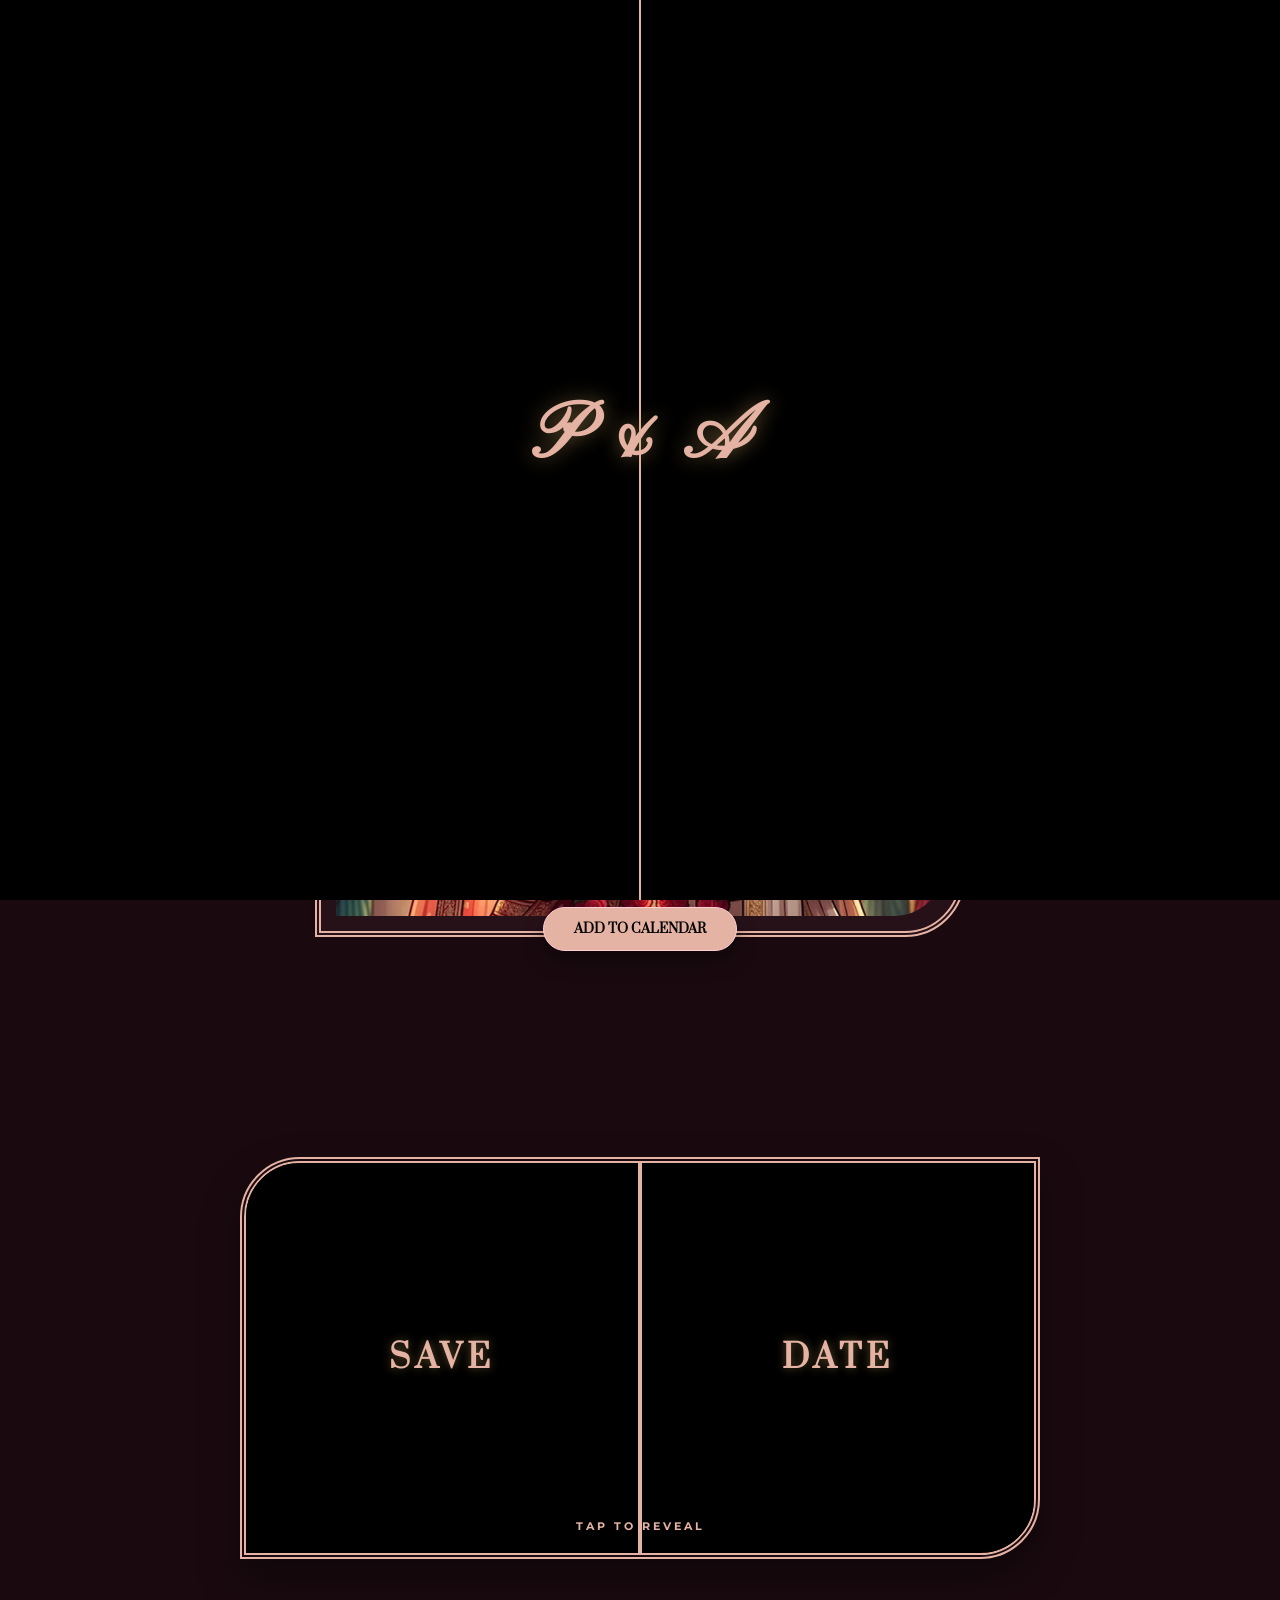
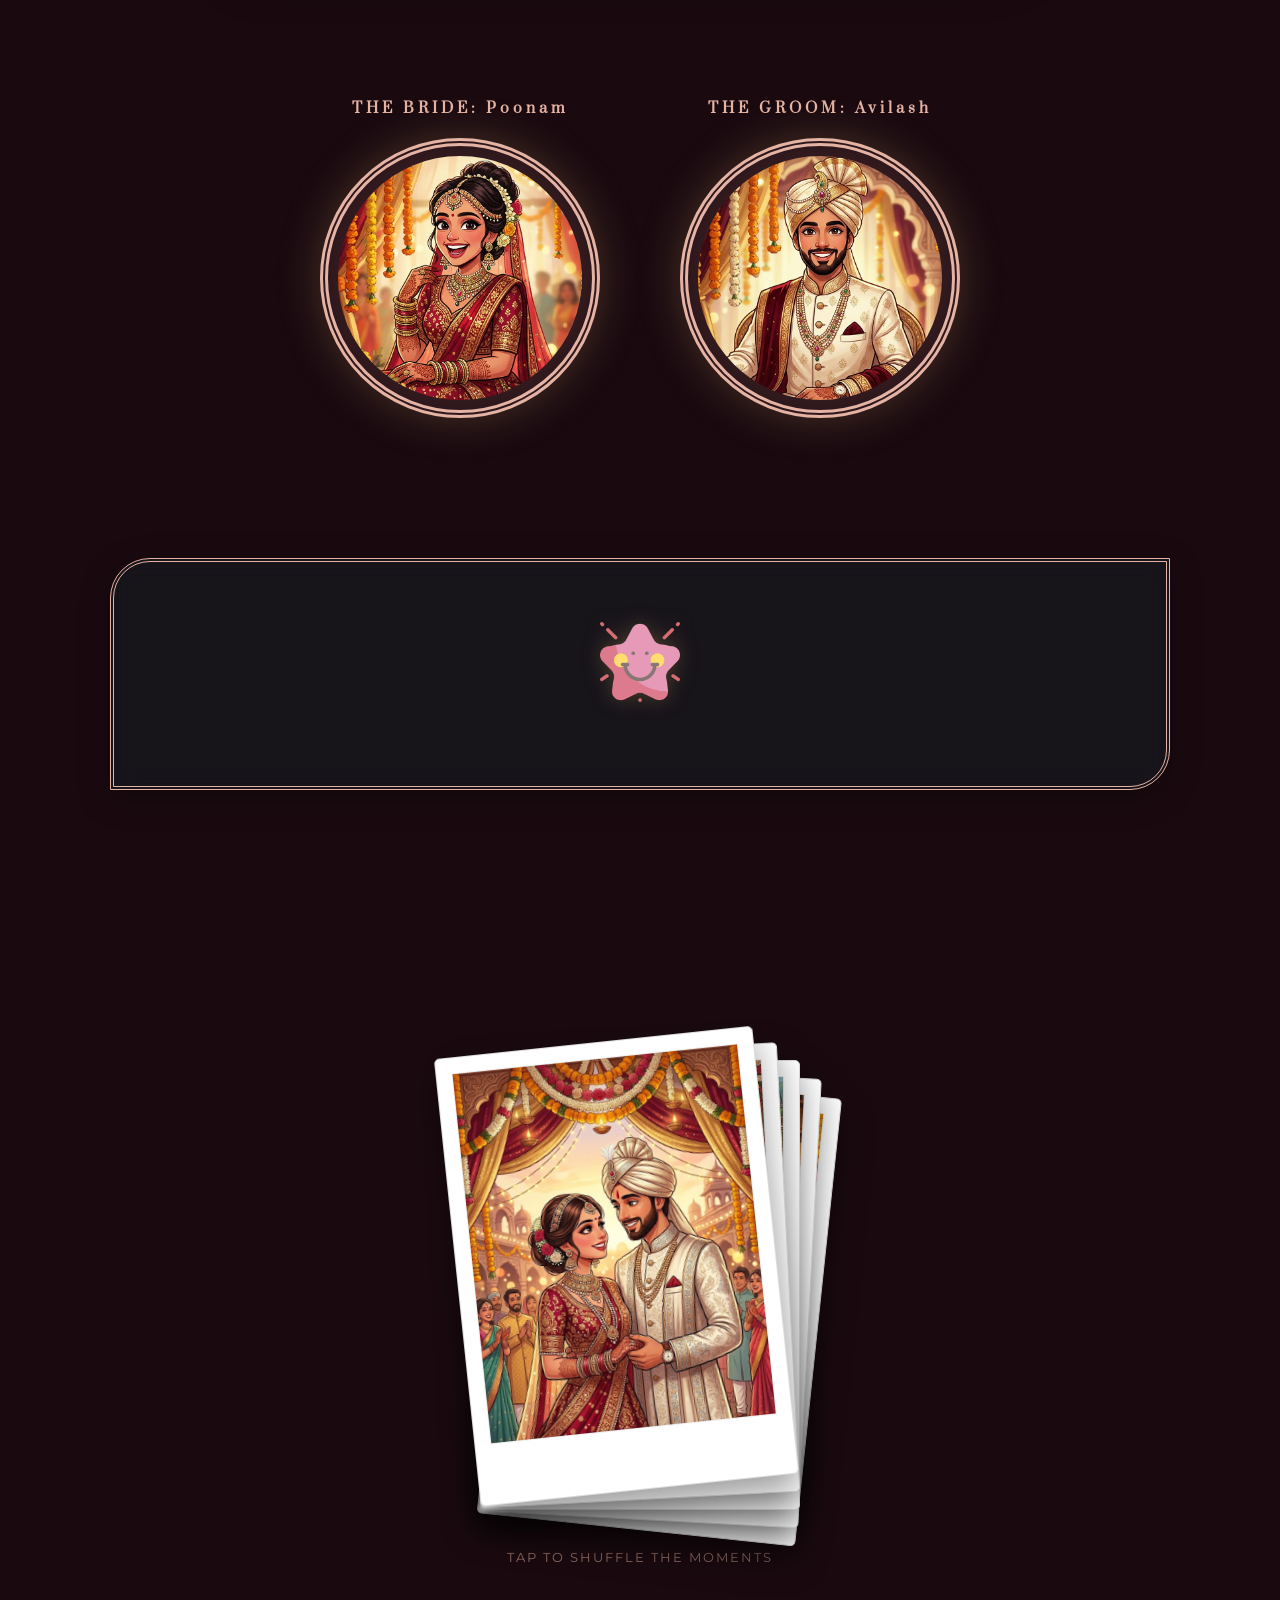
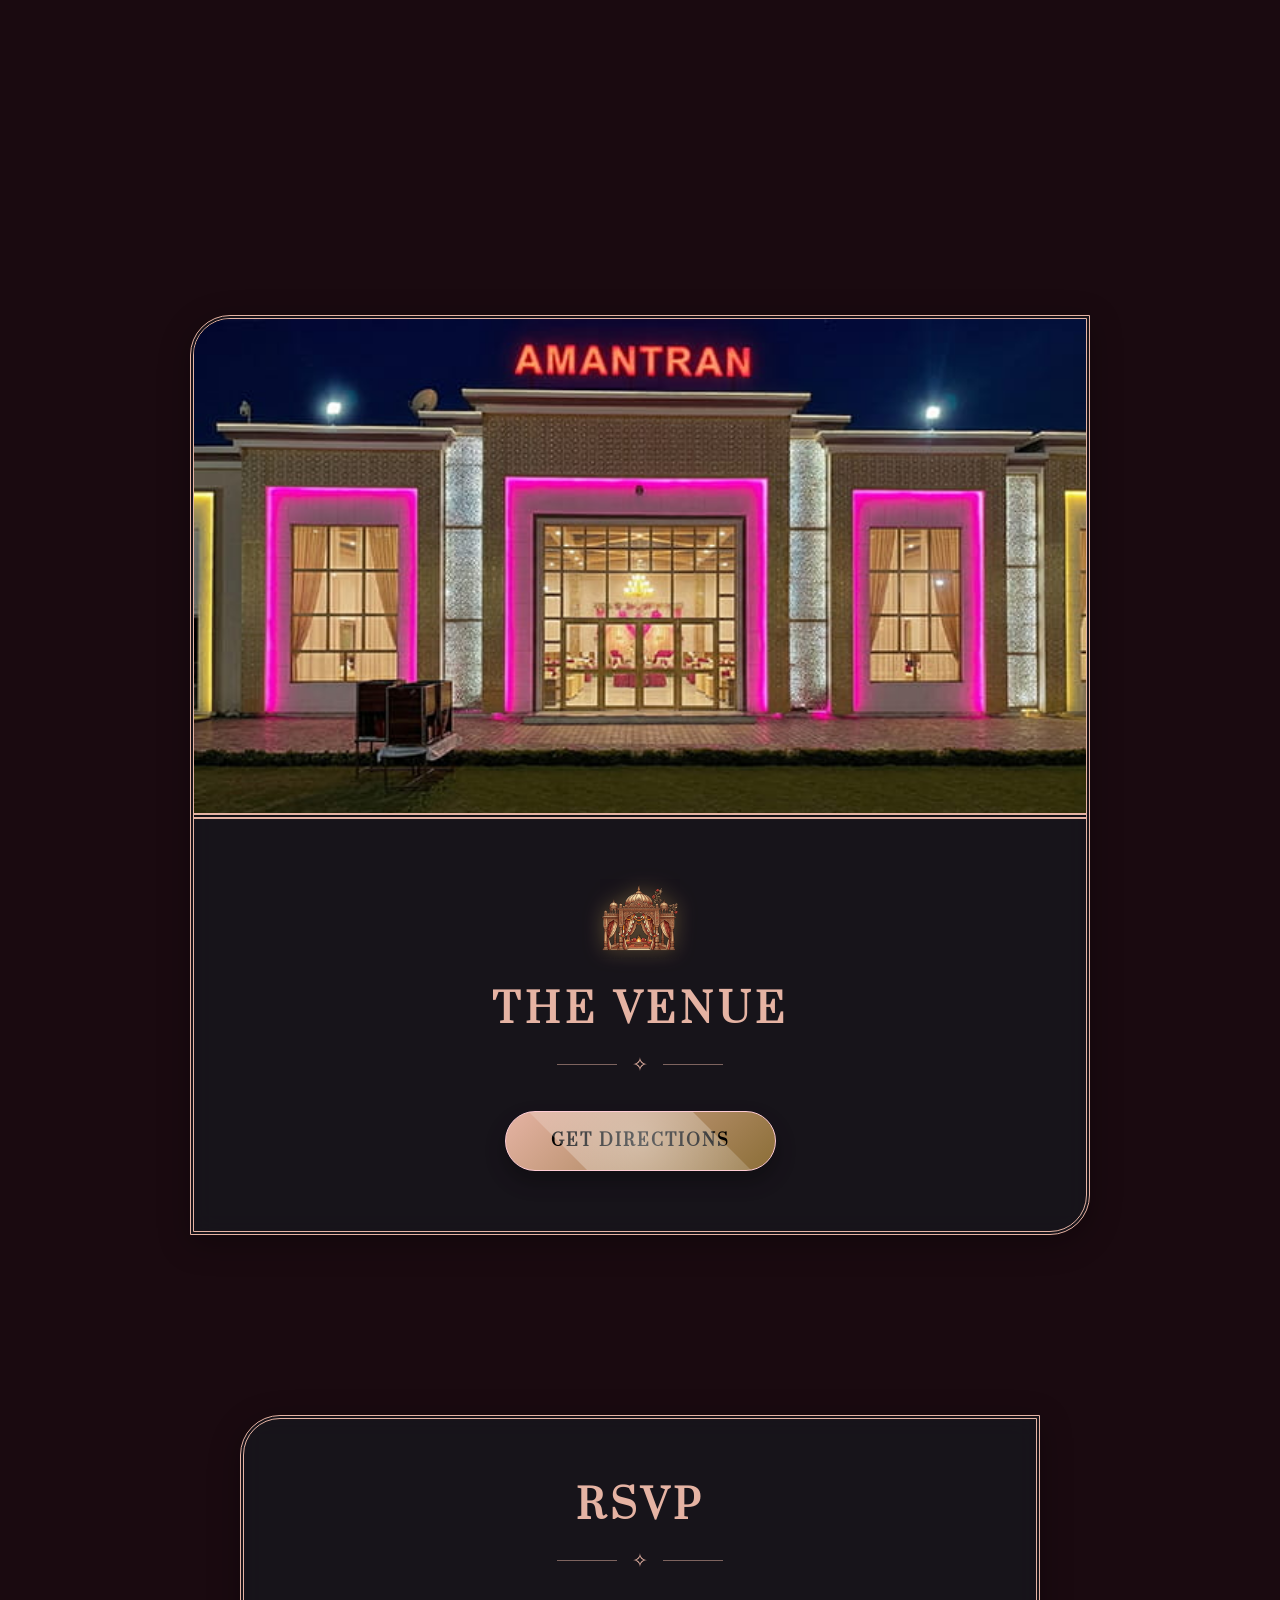
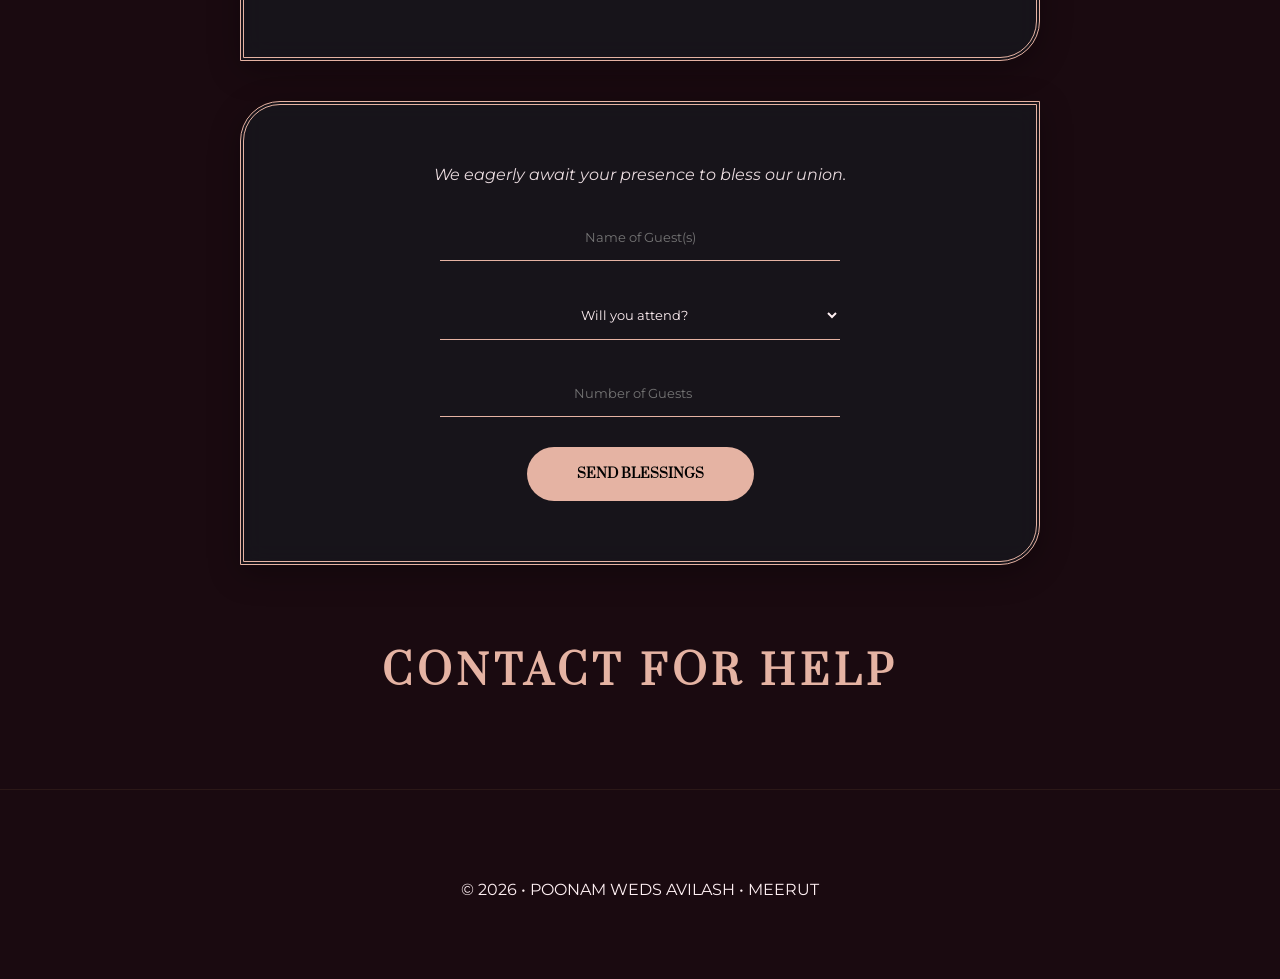
==== index.html @ 3b4ba5d2 "folder update" ====
<!DOCTYPE html>
<html lang="en">
<head>
    <meta charset="UTF-8">
    <meta name="viewport" content="width=device-width, initial-scale=1.0">
    <title>Poonam & Avilash | Wedding Invitation</title>
    <link rel="stylesheet" href="style.css">
    <link rel="preconnect" href="https://fonts.googleapis.com">
    <link rel="preconnect" href="https://fonts.gstatic.com" crossorigin>
    <link href="https://fonts.googleapis.com/css2?family=Montserrat:wght@200;400;600&family=Pinyon+Script&family=Prata&display=swap" rel="stylesheet">
    <script src="https://cdnjs.cloudflare.com/ajax/libs/gsap/3.12.2/gsap.min.js"></script>
    <script src="https://cdnjs.cloudflare.com/ajax/libs/gsap/3.12.2/ScrollTrigger.min.js"></script>
    <script src="https://cdn.jsdelivr.net/npm/canvas-confetti@1.6.0/dist/confetti.browser.min.js"></script>
</head>
<body class="night-mode">
    <!-- Aesthetic FX Layers -->
    <div class="aesthetic-bg">
        <div class="floating-particle p1"></div><div class="floating-particle p2"></div><div class="floating-particle p3"></div>
    </div>
    <div id="petal-container"></div>
    <div id="sparkle-layer"></div>

    <!-- UI Controls -->
    <div class="mode-toggle" id="theme-switch" title="Toggle Day/Night">
        <div class="toggle-ball"></div>
        <div class="theme-icons">
            <span class="sun-icon">☀️</span>
            <span class="moon-icon">🌙</span>
        </div>
    </div>

    <div class="music-control-btn" id="music-trigger">
        <div class="music-btn-content">
            <span class="music-btn-text">PLAY MUSIC</span>
        </div>
        <audio id="bg-music" loop></audio>
    </div>

    <!-- Lightbox Preview -->
    <div class="lightbox" id="gallery-lightbox">
        <div class="lightbox-overlay"></div>
        <span class="lightbox-close">&times;</span>
        <img src="" alt="Preview" class="lightbox-img">
    </div>

    <!-- Loading Screen -->
    <div class="loader-curtain" id="loader">
        <div class="curtain-l"></div><div class="curtain-r"></div>
        <div class="loader-content">
            <h2 class="monogram" id="loader-monogram">P & A</h2>
            <div class="progress-gold"></div>
        </div>
    </div>

    <div class="ultimate-wrapper">
        <!-- Hero Section -->
        <header class="hero">
            <div class="shloka-box">
                <img src="assets/images/ganesha.png" alt="Ganesha" class="ganesha-icon">
                <p id="shloka-text"></p>
                <p id="shloka-desc" style="font-size: 0.8rem; margin-top: 10px; opacity: 0.8;"></p>
            </div>
            <div class="hero-inner">
                <p id="invitation-msg" style="font-family: 'Montserrat', sans-serif; font-weight: 300; letter-spacing: 2px; margin-bottom: 20px; color: var(--gold); text-transform: uppercase; font-size: 0.9rem;"></p>
                <div class="couple-names">
                    <h1 id="groom-name-hero">Poonam</h1>
                    <div class="amp-wrap">&</div>
                    <h1 id="bride-name-hero">Avilash</h1>
                </div>
                <div class="portrait-frame">
                    <img src="assets/images/1200.jpg" alt="Couple" class="hero-image">
                    <a id="cal-link" target="_blank" class="save-date-btn">ADD TO CALENDAR</a>
                </div>
                <p class="hero-date-text" id="main-date-hero"></p>
            </div>
        </header>

        <!-- Save the Date (Simple Card) -->
        <section class="std-simple-section container" id="std-trigger">
            <div class="door-container">
                <div class="door-shutter door-left"><span>SAVE</span></div>
                <div class="door-shutter door-right"><span>DATE</span></div>
                <div class="door-hint">TAP TO REVEAL</div>
                
                <div class="std-simple-box glass-card">
                    <div class="std-ornament top">✧ ❀ ✧</div>
                    <div class="std-content-flex">
                        <div class="std-circle">
                            <span class="std-m">APRIL</span>
                            <span class="std-d">26</span>
                            <span class="std-y">2026</span>
                        </div>
                        <div class="std-info">
                            <p class="std-loc">MEERUT</p>
                            <div class="countdown-wrap" id="countdown-timer">
                                <div class="cd-box"><span id="days">00</span><p>Days</p></div>
                                <div class="cd-box"><span id="hours">00</span><p>Hrs</p></div>
                                <div class="cd-box"><span id="mins">00</span><p>Min</p></div>
                                <div class="cd-box"><span id="secs">00</span><p>Sec</p></div>
                            </div>
                        </div>
                    </div>
                    <div class="std-ornament bottom">✧ ❀ ✧</div>
                </div>
            </div>
        </section>

        <!-- Profiles -->
        <section class="profiles-section container">
            <div class="profile-grid">
                <div class="profile-card">
                    <span class="profile-label" id="bride-tag-name">THE BRIDE: Poonam</span>
                    <div class="img-circle"><img src="assets/images/1d161bf166f6ecc070404b0c715d6294.jpg" alt=""></div>
                    <h3 id="bride-full-name" class="cursive-name"></h3>
                    <p class="details-txt" id="bride-details"></p>
                </div>
                <div class="profile-card">
                    <span class="profile-label" id="groom-tag-name">THE GROOM: Avilash</span>
                    <div class="img-circle"><img src="assets/images/7548efc7f37868a665b2855cf290688d.jpg" alt=""></div>
                    <h3 id="groom-full-name" class="cursive-name"></h3>
                    <p class="details-txt" id="groom-details"></p>
                </div>
            </div>
        </section>

        <!-- Kids Section -->
        <section class="kids-invitation container">
            <div class="kids-box glass-card">
                <div class="kids-icon-wrap">
                    <img src="assets/images/Kids_Icon.png" alt="Kids Icon" class="kids-icon-img">
                </div>
                <p id="kids-msg"></p>
                <h4 id="kids-names"></h4>
            </div>
        </section>

        <!-- Stacked Gallery -->
        <section class="gallery-section">
            <div class="container gallery-stack-container">
                <div class="gallery-stack">
                    <div class="stack-card"><img src="assets/images/44fd0505b0960bbca7e1bac93eb110ff.jpg" alt=""></div>
                    <div class="stack-card"><img src="assets/images/600.jpg" alt=""></div>
                    <div class="stack-card"><img src="assets/images/600(1).jpg" alt=""></div>
                    <div class="stack-card"><img src="assets/images/600(2).jpg" alt=""></div>
                    <div class="stack-card"><img src="assets/images/600(3).jpg" alt=""></div>
                </div>
                <p class="gallery-hint">Tap to shuffle the moments</p>
            </div>
        </section>

        <!-- Events Grid (Cards) -->
        <section class="events-cards-section container">
            <div class="events-grid" id="events-container"></div>
        </section>

        <!-- Venue Showcase (Redesigned) -->
        <section class="venue-section-new">
            <div class="container">
                <div class="venue-card-ultimate glass-card">
                    <div class="venue-image-wrap">
                        <img src="assets/images/Venu.jpg" alt="Venue" class="venue-main-img">
                    </div>
                    <div class="venue-inner-content">
                        <div class="venue-icon-gold">
                            <img src="assets/images/venu_icon.png" alt="Venue Icon" class="venue-icon-img">
                        </div>
                        <h2 class="cinzel-title">THE VENUE</h2>
                        <div class="venue-line"><span>✧</span></div>
                        <p id="full-venue" class="venue-address-text"></p>
                        <a id="venue-map-link" target="_blank" class="map-btn-ultimate">
                            <span>GET DIRECTIONS</span>
                            <div class="btn-glow"></div>
                        </a>
                    </div>
                </div>
            </div>
        </section>

        <!-- RSVP Names Card -->
        <section class="rsvp-names-section container">
            <div class="rsvp-names-card glass-card">
                <h2 class="cinzel-title">RSVP</h2>
                <div class="venue-line"><span>✧</span></div>
                <p id="rsvp-names-list" class="rsvp-names-text"></p>
            </div>
        </section>

        <!-- RSVP Elegant Card -->
        <section class="rsvp-section-new container">
            <div class="rsvp-elegant-card glass-card">
                <p class="rsvp-subtext">We eagerly await your presence to bless our union.</p>
                <form id="elegant-rsvp-form">
                    <div class="form-row"><input type="text" placeholder="Name of Guest(s)" required class="elegant-input"></div>
                    <div class="form-row">
                        <select class="elegant-select" required>
                            <option value="" disabled selected hidden>Will you attend?</option>
                            <option value="yes">Joyfully Accept</option><option value="no">Regretfully Decline</option>
                        </select>
                    </div>
                    <div class="form-row"><input type="number" placeholder="Number of Guests" min="1" max="10" class="elegant-input"></div>
                    <button type="submit" class="elegant-submit">SEND BLESSINGS</button>
                </form>
            </div>
        </section>

        <!-- Contact Grid -->
        <section class="contact-section container">
            <h2 class="cinzel-title" style="text-align: center; margin-bottom: 40px;">CONTACT FOR HELP</h2>
            <div class="contact-grid-modern" id="contacts-container"></div>
        </section>

        <footer class="footer-ultimate">
            <p id="compliments-text" style="font-weight: bold; margin-bottom: 10px;"></p>
            <p id="footer-text">© 2026 • POONAM WEDS AVILASH • MEERUT</p>
        </footer>
    </div>

    <!-- Scripts -->
    <script src="config.js"></script>
    <script src="script.js"></script>
</body>
</html>
---- style.css ----
:root {
    --gold: #e5b3a3; /* Rose Gold */
    --gold-bright: #ffccd5; /* Soft Pink Glow */
    --bg: #1a0a10; /* Deep Burgundy/Plum */
    --card-bg: rgba(45, 20, 30, 0.7);
    --text: #fff0f3;
    --accent-soft: rgba(229, 179, 163, 0.15);
    --transition: 0.8s cubic-bezier(0.4, 0, 0.2, 1);
}

.day-mode {
    --bg: #fff5f7; /* Soft Blush */
    --card-bg: #ffffff;
    --text: #591d2b;
    --accent-soft: rgba(255, 77, 109, 0.05);
}

* { margin: 0; padding: 0; box-sizing: border-box; cursor: none; }

body {
    background-color: var(--bg);
    color: var(--text);
    font-family: 'Montserrat', sans-serif;
    transition: background-color var(--transition), color var(--transition);
    overflow-x: hidden;
}

.container { max-width: 1100px; margin: 0 auto; padding: 0 20px; }

section { padding: 100px 0; }

/* --- Aesthetic BG & FX --- */
.loader-curtain {
    position: fixed;
    inset: 0;
    z-index: 9999;
    display: flex;
    align-items: center;
    justify-content: center;
    overflow: hidden;
}

.curtain-l, .curtain-r {
    position: absolute;
    top: 0;
    bottom: 0;
    width: 50%;
    background: #000;
    z-index: 1;
}

.curtain-l { left: 0; border-right: 1px solid var(--gold); }
.curtain-r { right: 0; border-left: 1px solid var(--gold); }

.loader-content {
    position: relative;
    z-index: 2;
    text-align: center;
    display: flex;
    flex-direction: column;
    align-items: center;
    justify-content: center;
}

.monogram {
    font-family: 'Pinyon Script', cursive;
    font-size: 5rem;
    color: var(--gold);
    margin-bottom: 20px;
    text-shadow: 0 0 20px rgba(197, 160, 89, 0.5);
}

.progress-gold {
    width: 0;
    height: 2px;
    background: var(--gold);
    box-shadow: 0 0 10px var(--gold);
}

.aesthetic-bg { position: fixed; inset: 0; z-index: -1; pointer-events: none; }
.floating-particle { position: absolute; width: 300px; height: 300px; background: radial-gradient(circle, var(--accent-soft) 0%, transparent 70%); filter: blur(50px); animation: float 20s infinite alternate ease-in-out; }
@keyframes float { 0% { transform: translate(0, 0); } 100% { transform: translate(100px, 50px); } }

#petal-container { position: fixed; inset: 0; pointer-events: none; z-index: 5; }
.rose-petal { position: absolute; width: 15px; height: 15px; border-radius: 50% 0 50% 50%; opacity: 0.6; animation: fall linear infinite; }
@keyframes fall { 0% { transform: translateY(-10vh) rotate(0deg); } 100% { transform: translateY(110vh) rotate(360deg); } }

.sparkle-dot { position: fixed; width: 5px; height: 5px; background: var(--gold-bright); border-radius: 50%; pointer-events: none; z-index: 10002; box-shadow: 0 0 10px var(--gold); }

/* --- Hero --- */
.hero { min-height: 100vh; display: flex; flex-direction: column; align-items: center; justify-content: center; text-align: center; padding: 100px 20px; position: relative; }
.shloka-box { margin-bottom: 10px; font-family: 'Prata', serif; color: var(--gold); display: flex; flex-direction: column; align-items: center; }
.ganesha-icon { width: 80px; height: 80px; margin-bottom: 15px; filter: drop-shadow(0 0 10px rgba(197, 160, 89, 0.5)); animation: floatGanesha 4s infinite ease-in-out; }
@keyframes floatGanesha { 0%, 100% { transform: translateY(0); } 50% { transform: translateY(-10px); } }
.couple-names { display: flex; align-items: center; justify-content: center; gap: 30px; margin: 40px 0; }
.couple-names h1 { 
    font-family: 'Pinyon Script', cursive; 
    font-size: clamp(4rem, 14vw, 7.5rem); 
    color: var(--gold);
    text-shadow: 0 0 20px rgba(197, 160, 89, 0.4);
    font-weight: 400;
    letter-spacing: 2px;
}
.amp-wrap { 
    font-family: 'Prata', serif; 
    font-size: 2rem; 
    color: var(--text);
    opacity: 0.8;
}
.portrait-frame { max-width: 650px; padding: 15px; background: var(--card-bg); border: 6px double var(--gold); border-radius: 60px 0 60px 0; position: relative; margin: 0 auto 40px; }
.hero-image { width: 100%; height: 450px; object-fit: cover; border-radius: 50px 0 50px 0; display: block; }
.hero-date-text { font-family: 'Prata', serif; font-weight: 700; letter-spacing: 5px; color: var(--gold); margin-top: 20px; }

.save-date-btn { position: absolute; bottom: -20px; left: 50%; transform: translateX(-50%); background: var(--gold); color: #000; padding: 12px 30px; font-family: 'Prata', serif; font-weight: 900; font-size: 0.8rem; text-decoration: none; border-radius: 30px; box-shadow: 0 10px 20px rgba(0,0,0,0.4); transition: 0.3s; z-index: 20; white-space: nowrap; border: 1px solid var(--gold-bright); }
.save-date-btn:hover { background: var(--gold-bright); transform: translateX(-50%) translateY(-5px); }

/* --- Sliding Shutter Doors --- */
.door-container { 
    position: relative; 
    width: 100%; 
    max-width: 800px; 
    margin: 0 auto; 
    overflow: hidden; 
    border-radius: 60px 0 60px 0; 
    border: 6px double var(--gold); 
    box-shadow: 0 20px 40px rgba(0,0,0,0.4);
    cursor: pointer;
}
.door-hint {
    position: absolute;
    bottom: 20px;
    left: 50%;
    transform: translateX(-50%);
    z-index: 101;
    color: var(--gold);
    font-size: 0.7rem;
    letter-spacing: 3px;
    font-weight: bold;
    animation: blink 2s infinite;
}
@keyframes blink { 0%, 100% { opacity: 0.3; } 50% { opacity: 1; } }
.door-shutter { 
    position: absolute; 
    top: 0; 
    bottom: 0; 
    width: 50%; 
    background: #000; 
    z-index: 100; 
    display: flex; 
    align-items: center; 
    justify-content: center; 
    transition: 0.5s;
}
.door-left { left: 0; border-right: 2px solid var(--gold); }
.door-right { right: 0; border-left: 2px solid var(--gold); }
.door-shutter span { font-family: 'Prata', serif; color: var(--gold); font-size: 2rem; font-weight: 900; letter-spacing: 5px; text-shadow: 0 0 10px rgba(197, 160, 89, 0.5); }

.std-simple-section { padding: 80px 20px; text-align: center; }
.std-simple-box { 
    width: 100%; 
    padding: 60px 40px; 
    background: var(--card-bg); 
    border: none; /* Removed internal border as container now has it */
    position: relative; 
    display: flex; 
    flex-direction: column; 
    align-items: center; 
    gap: 20px; 
}
.std-ornament { color: var(--gold); font-size: 1.2rem; letter-spacing: 10px; opacity: 0.6; }
.std-content-flex { display: flex; align-items: center; justify-content: center; gap: 50px; flex-wrap: wrap; width: 100%; }
.std-circle { width: 140px; height: 140px; border: 2px solid var(--gold); border-radius: 50%; display: flex; flex-direction: column; justify-content: center; align-items: center; background: rgba(197, 160, 89, 0.1); flex-shrink: 0; box-shadow: 0 0 20px var(--accent-soft); }
.std-d { font-family: 'Prata', serif; font-size: 3rem; font-weight: 900; color: var(--gold); line-height: 1; }
.std-m, .std-y { font-size: 0.8rem; letter-spacing: 3px; font-weight: 600; }
.std-info { display: flex; flex-direction: column; align-items: center; gap: 15px; }
.std-loc { font-family: 'Prata', serif; letter-spacing: 5px; font-weight: 900; font-size: 1.5rem; color: var(--gold); border-bottom: 1px solid var(--gold); padding-bottom: 5px; }

/* --- Profiles --- */
.profile-grid { display: flex; justify-content: center; align-items: flex-start; gap: 80px; padding: 60px 0; flex-wrap: wrap; text-align: center; }
.profile-label { display: block; font-family: 'Prata', serif; color: var(--gold); letter-spacing: 4px; font-size: 0.9rem; margin-bottom: 20px; font-weight: 900; }
.img-circle { 
    width: 280px; 
    height: 280px; 
    margin: 0 auto 30px; 
    background: var(--card-bg); 
    border: 8px double var(--gold); 
    border-radius: 50%; 
    padding: 10px; 
    transition: 0.5s cubic-bezier(0.175, 0.885, 0.32, 1.275);
    filter: drop-shadow(0 0 20px rgba(197, 160, 89, 0.3));
    position: relative;
    overflow: hidden;
}
.img-circle:hover { 
    transform: scale(1.05) rotate(3deg); 
    border-color: var(--gold-bright);
    filter: drop-shadow(0 0 30px rgba(197, 160, 89, 0.5));
}
.img-circle img { 
    width: 100%; 
    height: 100%; 
    object-fit: cover; 
    border-radius: 50%; 
}
.cursive-name { 
    font-family: 'Pinyon Script', cursive; 
    font-size: 4rem; 
    color: var(--gold); 
    letter-spacing: 2px;
    margin-bottom: 10px;
}
.details-txt { font-size: 0.85rem; color: var(--gold); opacity: 0.8; letter-spacing: 1px; }

/* --- Kids Box --- */
.kids-box { 
    text-align: center; 
    padding: 60px; 
    background: rgba(197, 160, 89, 0.05); 
    border: 6px double var(--gold); 
    margin: 50px auto; 
    border-radius: 60px 0 60px 0;
    position: relative; 
}
.kids-icon-wrap { margin-bottom: 20px; }
.kids-icon-img { width: 80px; height: 80px; object-fit: contain; filter: drop-shadow(0 0 10px rgba(197, 160, 89, 0.3)); animation: floatKids 4s infinite ease-in-out; }
@keyframes floatKids { 0%, 100% { transform: translateY(0) rotate(0deg); } 50% { transform: translateY(-10px) rotate(5deg); } }
#kids-msg { font-family: 'Great Vibes', cursive; font-size: 2rem; color: var(--gold); }

/* --- Masonry Gallery --- */
.masonry-gallery { column-count: 3; column-gap: 15px; padding: 50px 0; }
.masonry-item { break-inside: avoid; margin-bottom: 15px; border: 1px solid var(--gold); overflow: hidden; border-radius: 8px; }
.masonry-item img { width: 100%; display: block; transition: 0.8s; }
.masonry-item:hover img { transform: scale(1.1); }

/* --- Event Cards --- */
.events-grid { display: grid; grid-template-columns: repeat(auto-fit, minmax(300px, 1fr)); gap: 30px; margin-top: 50px; }
.event-card-pro { 
    background: var(--card-bg); 
    border: 6px double var(--gold); 
    padding: 40px; 
    text-align: center; 
    transition: 0.3s; 
    opacity: 0.9; 
    border-radius: 50px 0 50px 0;
}
.event-card-pro:hover { transform: translateY(-10px); border-color: var(--gold-bright); opacity: 1; box-shadow: 0 10px 30px rgba(197, 160, 89, 0.2); }
.event-icon-img { width: 80px; height: 80px; object-fit: contain; margin-bottom: 15px; filter: drop-shadow(0 0 10px rgba(197, 160, 89, 0.3)); }

/* --- Venue Showcase Redesigned --- */
.venue-section-new { padding: 100px 0; }
.venue-card-ultimate { 
    max-width: 900px; 
    margin: 0 auto; 
    overflow: hidden; 
    padding: 0 !important; /* Reset padding for image wrap */
}

.venue-image-wrap { 
    width: 100%; 
    height: auto; 
    max-height: 500px; 
    overflow: hidden; 
    border-bottom: 6px double var(--gold); 
    background: rgba(0,0,0,0.2);
}
.venue-main-img { 
    width: 100%; 
    height: auto; 
    display: block; 
    object-fit: contain; 
    transition: 0.8s; 
}
.venue-card-ultimate:hover .venue-main-img { transform: scale(1.1); }

.venue-inner-content { padding: 60px 40px; text-align: center; position: relative; }
.venue-icon-img { width: 80px; height: 80px; object-fit: contain; margin-bottom: 20px; filter: drop-shadow(0 0 10px rgba(197, 160, 89, 0.4)); }

.cinzel-title { font-family: 'Prata', serif; color: var(--gold); font-size: 2.5rem; margin-bottom: 15px; letter-spacing: 5px; }
.venue-line { position: relative; display: flex; align-items: center; justify-content: center; margin-bottom: 25px; }
.venue-line::before, .venue-line::after { content: ''; height: 1px; width: 60px; background: var(--gold); opacity: 0.5; }
.venue-line span { margin: 0 15px; color: var(--gold); font-size: 1.2rem; }

.venue-address-text { font-size: 1.1rem; line-height: 1.8; margin-bottom: 35px; color: var(--text); opacity: 0.9; font-weight: 300; }

.map-btn-ultimate { display: inline-flex; align-items: center; justify-content: center; padding: 18px 45px; background: linear-gradient(135deg, var(--gold) 0%, #8b6e37 100%); color: #000; text-decoration: none; font-family: 'Prata', serif; font-weight: 900; border-radius: 50px; letter-spacing: 2px; position: relative; overflow: hidden; transition: 0.4s; border: 1px solid var(--gold-bright); box-shadow: 0 10px 20px rgba(0,0,0,0.3); }
.map-btn-ultimate:hover { transform: scale(1.05); box-shadow: 0 15px 30px rgba(197, 160, 89, 0.4); }
.btn-glow { position: absolute; top: -50%; left: -50%; width: 200%; height: 200%; background: radial-gradient(circle, rgba(255,255,255,0.4) 0%, transparent 70%); transform: rotate(45deg); animation: btnGlow 3s infinite linear; pointer-events: none; }
@keyframes btnGlow { 0% { transform: translate(-100%, -100%) rotate(45deg); } 100% { transform: translate(100%, 100%) rotate(45deg); } }

/* --- RSVP Elegant --- */
.contact-grid { display: grid; grid-template-columns: repeat(auto-fit, minmax(250px, 1fr)); gap: 20px; padding: 50px 0; }
.contact-card-pro { background: var(--card-bg); border: 1px solid rgba(197, 160, 89, 0.3); padding: 20px; display: flex; align-items: center; justify-content: center; gap: 15px; text-decoration: none; color: inherit; transition: 0.3s; border-radius: 10px; }
.contact-card-pro:hover { border-color: var(--gold); transform: translateY(-5px); }

/* --- RSVP Names Card --- */
.rsvp-names-section { padding: 80px 0 40px; } /* Added bottom padding for spacing */
.rsvp-names-card { 
    width: 100%; 
    max-width: 800px; 
    margin: 0 auto; 
    text-align: center; 
    padding: 60px 40px; 
    border: 6px double var(--gold); 
    border-radius: 60px 0 60px 0;
    position: relative; 
}
.rsvp-names-text { font-size: 1rem; line-height: 2; color: var(--text); font-family: 'Montserrat', sans-serif; font-weight: 400; text-transform: none; letter-spacing: 1px; opacity: 0.9; }

/* --- RSVP Elegant Card Form --- */
.rsvp-section-new { padding-bottom: 80px; } /* Added spacing below form */
.rsvp-elegant-card { 
    width: 100%; 
    max-width: 800px; 
    margin: 0 auto; 
    background: var(--card-bg); 
    padding: 60px 40px; 
    border: 6px double var(--gold); 
    border-radius: 60px 0 60px 0;
    text-align: center;
}
.rsvp-subtext { margin-bottom: 30px; font-style: italic; opacity: 0.9; }
.elegant-input, .elegant-select { width: 100%; max-width: 400px; background: transparent; border: none; border-bottom: 1px solid var(--gold); color: var(--text); padding: 15px; margin-bottom: 30px; text-align: center; font-family: inherit; }
.elegant-select option { background: var(--card-bg); color: var(--text); }
.elegant-submit { background: var(--gold); color: #000; border: none; padding: 18px 50px; font-family: 'Prata', serif; font-weight: 900; cursor: pointer; border-radius: 30px; transition: 0.3s; }

/* --- UI Controls --- */
.mode-toggle { position: fixed; top: 30px; right: 30px; z-index: 3000; width: 80px; height: 40px; background: #000; border: 2px solid var(--gold); border-radius: 30px; display: flex; align-items: center; cursor: pointer; box-shadow: 0 0 20px rgba(197, 160, 89, 0.3); overflow: hidden; }
.toggle-ball { position: absolute; left: 4px; width: 32px; height: 32px; background: var(--gold); border-radius: 50%; transition: 0.4s cubic-bezier(0.68, -0.55, 0.265, 1.55); z-index: 2; }
.day-mode .toggle-ball { left: 40px; }

.theme-icons { display: flex; width: 100%; justify-content: space-around; align-items: center; position: relative; z-index: 1; height: 100%; }
.sun-icon, .moon-icon { font-size: 1.2rem; transition: 0.5s; }
.day-mode .sun-icon { transform: scale(1.2) rotate(360deg); opacity: 1; }
.day-mode .moon-icon { transform: scale(0.5); opacity: 0.3; }
.night-mode .moon-icon { transform: scale(1.2) rotate(-360deg); opacity: 1; }
.night-mode .sun-icon { transform: scale(0.5); opacity: 0.3; }

.music-control-btn { position: fixed; bottom: 30px; right: 30px; z-index: 3000; background: rgba(0,0,0,0.8); border: 2px solid var(--gold); border-radius: 50px; padding: 10px 25px; cursor: pointer; transition: 0.4s; box-shadow: 0 0 20px rgba(197, 160, 89, 0.3); backdrop-filter: blur(10px); }
.music-control-btn:hover { transform: scale(1.05); background: var(--gold); }
.music-control-btn:hover .music-btn-text, .music-control-btn:hover .music-btn-icon { color: #000; }

.music-btn-content { display: flex; align-items: center; }
.music-btn-icon { font-size: 1.2rem; color: var(--gold); }
.music-btn-text { font-family: 'Prata', serif; font-weight: 900; font-size: 0.8rem; color: var(--gold); letter-spacing: 2px; white-space: nowrap; }

.music-control-btn.playing { background: var(--gold); border-color: var(--gold-bright); animation: musicPulse 2s infinite; }
.music-control-btn.playing .music-btn-text, .music-control-btn.playing .music-btn-icon { color: #000; }

@keyframes musicPulse {
    0% { box-shadow: 0 0 0 0 rgba(197, 160, 89, 0.7); }
    70% { box-shadow: 0 0 0 15px rgba(197, 160, 89, 0); }
    100% { box-shadow: 0 0 0 0 rgba(197, 160, 89, 0); }
}

/* --- Gallery Stack --- */
.gallery-stack-container { display: flex; flex-direction: column; align-items: center; padding: 100px 0; }
.gallery-stack { position: relative; width: 320px; height: 450px; }
.stack-card { 
    position: absolute; 
    inset: 0; 
    background: #fff; 
    padding: 15px 15px 60px 15px; /* Polaroid thick bottom */
    border-radius: 5px; 
    box-shadow: 0 15px 35px rgba(0,0,0,0.4); 
    transform-origin: center bottom; 
    transition: 0.6s cubic-bezier(0.23, 1, 0.32, 1); 
    cursor: pointer; 
    overflow: hidden; 
    border: 1px solid #ddd;
}
.stack-card img { width: 100%; height: 100%; object-fit: cover; border: 1px solid #eee; }
.polaroid-note { 
    position: absolute; 
    bottom: 15px; 
    left: 0; 
    right: 0; 
    text-align: center; 
    font-family: 'Pinyon Script', cursive; 
    font-size: 1.8rem; 
    color: #333; 
    transform: rotate(-2deg); /* Handwritten feel */
}
.stack-card:nth-child(1) { transform: rotate(-6deg) translateY(0); z-index: 5; }
.stack-card:nth-child(2) { transform: rotate(-3deg) translateY(10px); z-index: 4; }
.stack-card:nth-child(3) { transform: rotate(0deg) translateY(20px); z-index: 3; }
.stack-card:nth-child(4) { transform: rotate(3deg) translateY(30px); z-index: 2; }
.stack-card:nth-child(5) { transform: rotate(6deg) translateY(40px); z-index: 1; }
.gallery-hint { margin-top: 60px; font-size: 0.8rem; letter-spacing: 2px; opacity: 0.6; text-transform: uppercase; color: var(--gold); }

/* --- Modern Contacts --- */
.contact-grid-modern { display: grid; grid-template-columns: repeat(auto-fit, minmax(300px, 1fr)); gap: 30px; padding-top: 50px; }
.contact-card-v2 { 
    background: var(--card-bg); 
    border: 4px double var(--gold); 
    padding: 25px; 
    display: flex; 
    flex-direction: column; 
    gap: 15px; 
    text-align: center; 
    border-radius: 30px 0 30px 0;
}
.contact-name { font-family: 'Prata', serif; color: var(--gold); font-weight: 900; }
.contact-actions { display: flex; gap: 10px; }
.btn-wa { flex: 1; background: #25D366; color: #fff; text-decoration: none; padding: 12px; border-radius: 8px; font-weight: 700; display: flex; align-items: center; justify-content: center; gap: 8px; transition: 0.3s; }
.btn-call { flex: 1; background: var(--gold); color: #000; text-decoration: none; padding: 12px; border-radius: 8px; font-weight: 700; display: flex; align-items: center; justify-content: center; gap: 8px; transition: 0.3s; }
.btn-wa:hover { background: #128C7E; transform: translateY(-3px); }
.btn-call:hover { background: var(--gold-bright); transform: translateY(-3px); }

/* --- Music FAB --- */
.music-fab { position: fixed; bottom: 30px; right: 30px; z-index: 3000; width: 60px; height: 60px; background: #000; border: 2px solid var(--gold); border-radius: 50%; display: flex; align-items: center; justify-content: center; cursor: pointer; transition: 0.4s; box-shadow: 0 0 20px rgba(197, 160, 89, 0.4); }
.music-icon-wrap { font-size: 1.5rem; transition: 0.3s; display: flex; }
.icon-mute { display: none; }
.playing .icon-play { display: none; }
.playing .icon-mute { display: block; }

.pulse-ring { position: absolute; inset: -5px; border: 2px solid var(--gold); border-radius: 50%; opacity: 0; pointer-events: none; }
.playing .pulse-ring { animation: pulse 2s infinite; }
@keyframes pulse { 0% { transform: scale(0.8); opacity: 0.8; } 100% { transform: scale(1.5); opacity: 0; } }

/* --- Lightbox --- */
.lightbox { position: fixed; inset: 0; z-index: 10000; display: none; align-items: center; justify-content: center; padding: 20px; opacity: 0; transition: 0.4s; }
.lightbox-overlay { position: absolute; inset: 0; background: rgba(0,0,0,0.9); backdrop-filter: blur(15px); }
.lightbox-img { position: relative; max-width: 95%; max-height: 85vh; border-radius: 10px; border: 3px solid var(--gold); box-shadow: 0 0 50px rgba(0,0,0,0.8); transform: scale(0.8); transition: 0.5s cubic-bezier(0.175, 0.885, 0.32, 1.275); }
.lightbox.active { display: flex; opacity: 1; }
.lightbox.active .lightbox-img { transform: scale(1); }
.lightbox-close { position: absolute; top: 30px; right: 30px; color: var(--gold); font-size: 3rem; cursor: pointer; z-index: 10001; line-height: 1; }

.stack-card::after { content: '🔍 Tap to Shuffle • Double Tap to View'; position: absolute; bottom: 0; left: 0; right: 0; background: linear-gradient(transparent, rgba(0,0,0,0.8)); color: #fff; font-size: 0.7rem; padding: 40px 10px 10px; text-align: center; opacity: 0; transition: 0.3s; pointer-events: none; }
.stack-card:hover::after { opacity: 1; }

.footer-ultimate { text-align: center; padding: 80px 20px; border-top: 1px solid rgba(197, 160, 89, 0.1); }

/* --- Upgrades --- */
.glass-card {
    background: rgba(22, 27, 34, 0.6);
    backdrop-filter: blur(12px);
    -webkit-backdrop-filter: blur(12px);
    box-shadow: 0 8px 32px 0 rgba(0, 0, 0, 0.3);
    border: 4px double var(--gold);
    border-radius: 40px 0 40px 0;
}
.day-mode .glass-card {
    background: rgba(255, 255, 255, 0.7);
    box-shadow: 0 8px 32px 0 rgba(197, 160, 89, 0.1);
}

.countdown-wrap { display: flex; justify-content: center; gap: 15px; margin-top: 30px; }
.cd-box { display: flex; flex-direction: column; align-items: center; background: rgba(197, 160, 89, 0.1); padding: 15px; border-radius: 10px; border: 1px solid var(--gold); min-width: 70px; }
.cd-box span { font-family: 'Prata', serif; font-size: 1.8rem; font-weight: 700; color: var(--gold); }
.cd-box p { font-size: 0.7rem; text-transform: uppercase; letter-spacing: 2px; margin-top: 5px; }

.music-bars { display: flex; gap: 3px; height: 15px; align-items: flex-end; }
.bar { width: 3px; background: #000; border-radius: 3px; height: 3px; transition: 0.2s; }
.playing .bar { animation: bounce 1s infinite alternate; }
.playing .bar:nth-child(2) { animation-delay: 0.2s; }
.playing .bar:nth-child(3) { animation-delay: 0.4s; }
@keyframes bounce { 0% { height: 3px; } 100% { height: 15px; } }

@media (max-width: 768px) {
    .couple-names { flex-direction: column; gap: 0; }
    .profile-grid { grid-template-columns: 1fr; }
    .masonry-gallery { column-count: 1; }
    .events-grid { grid-template-columns: 1fr; }
    input, select { width: 100%; }
}
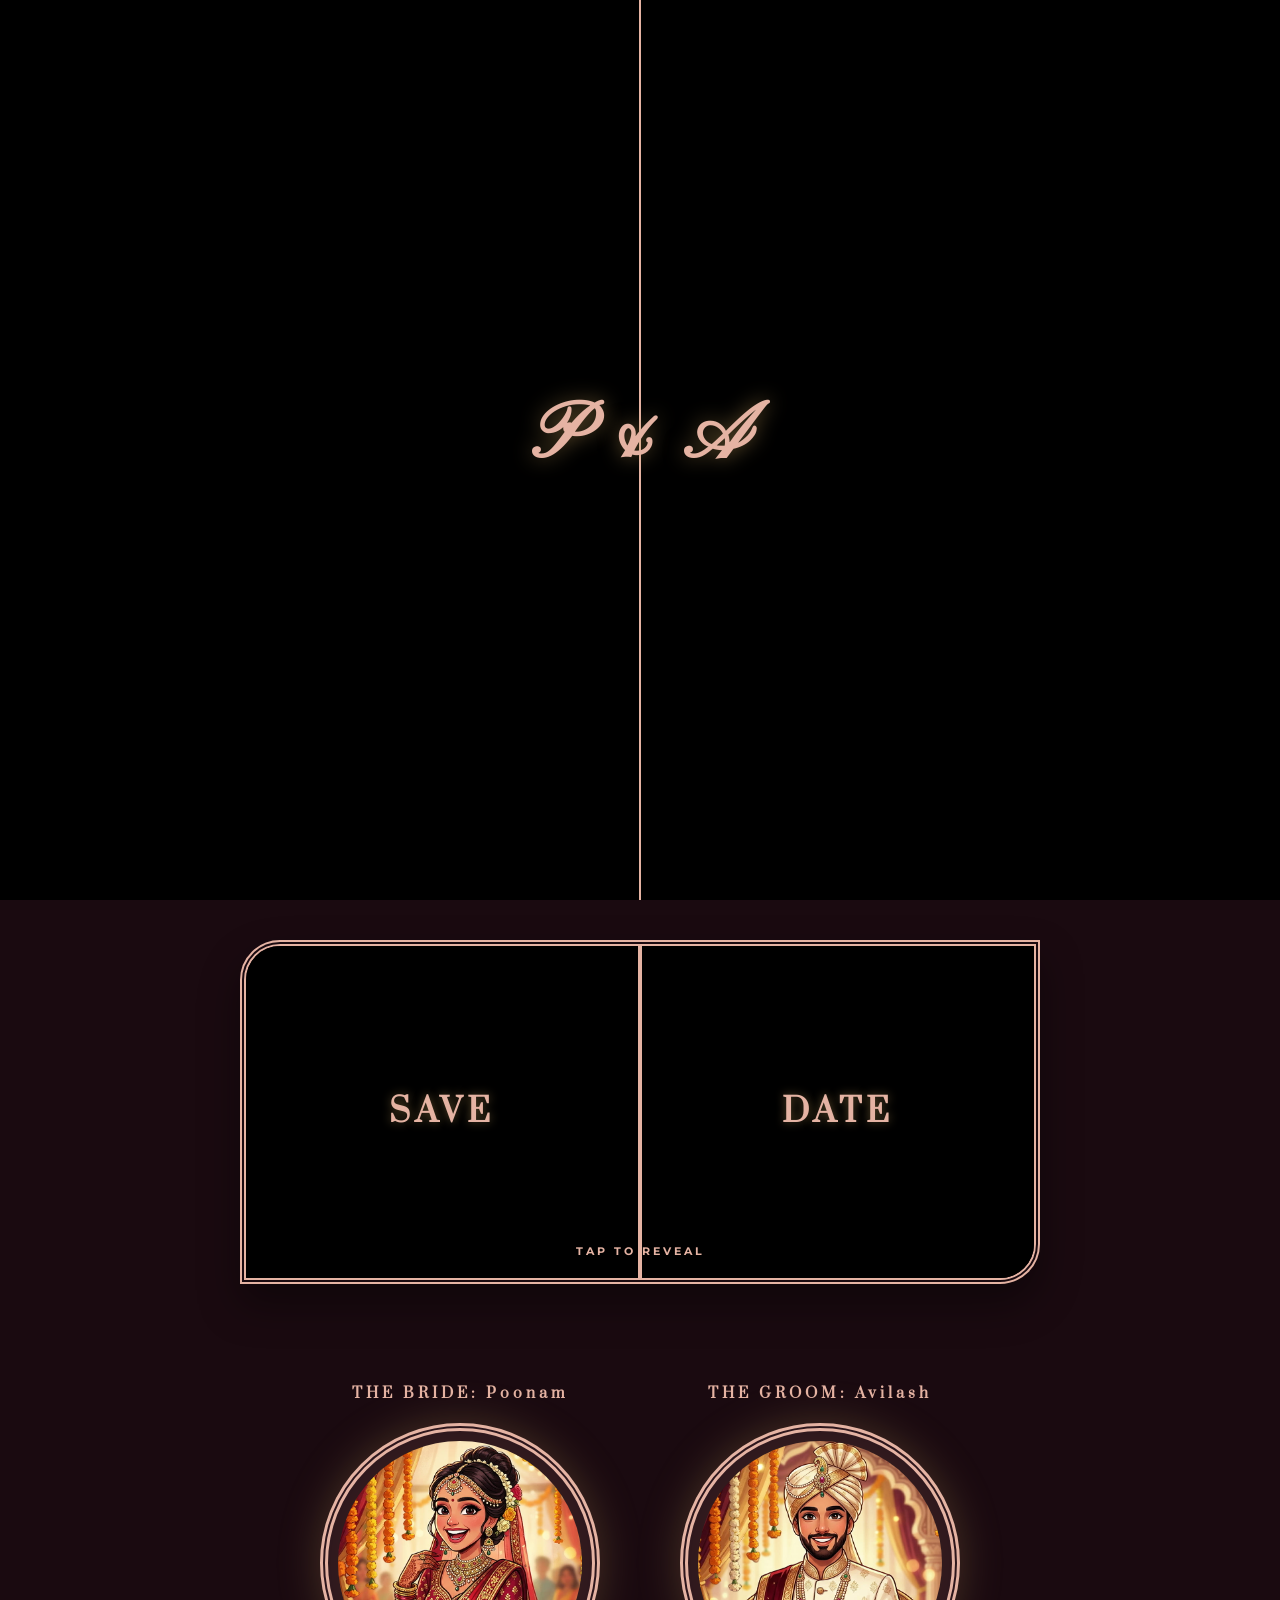
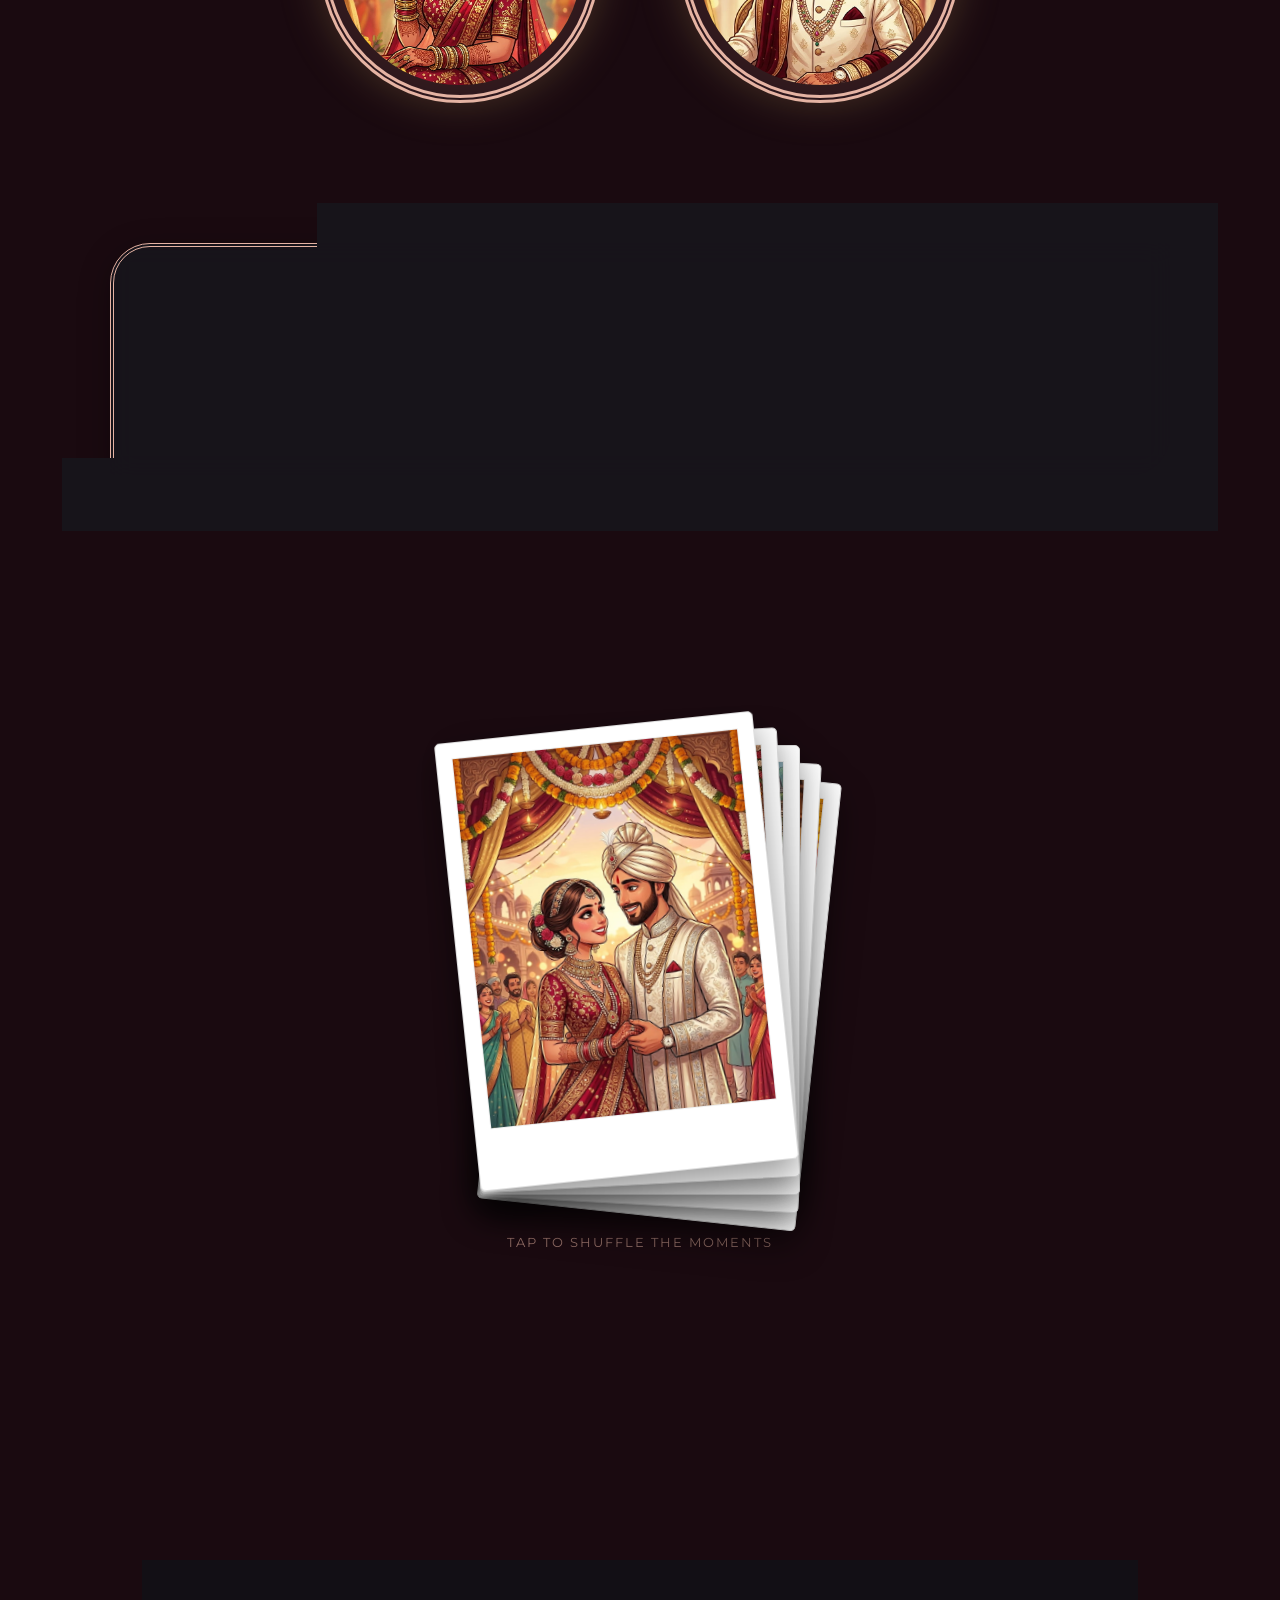
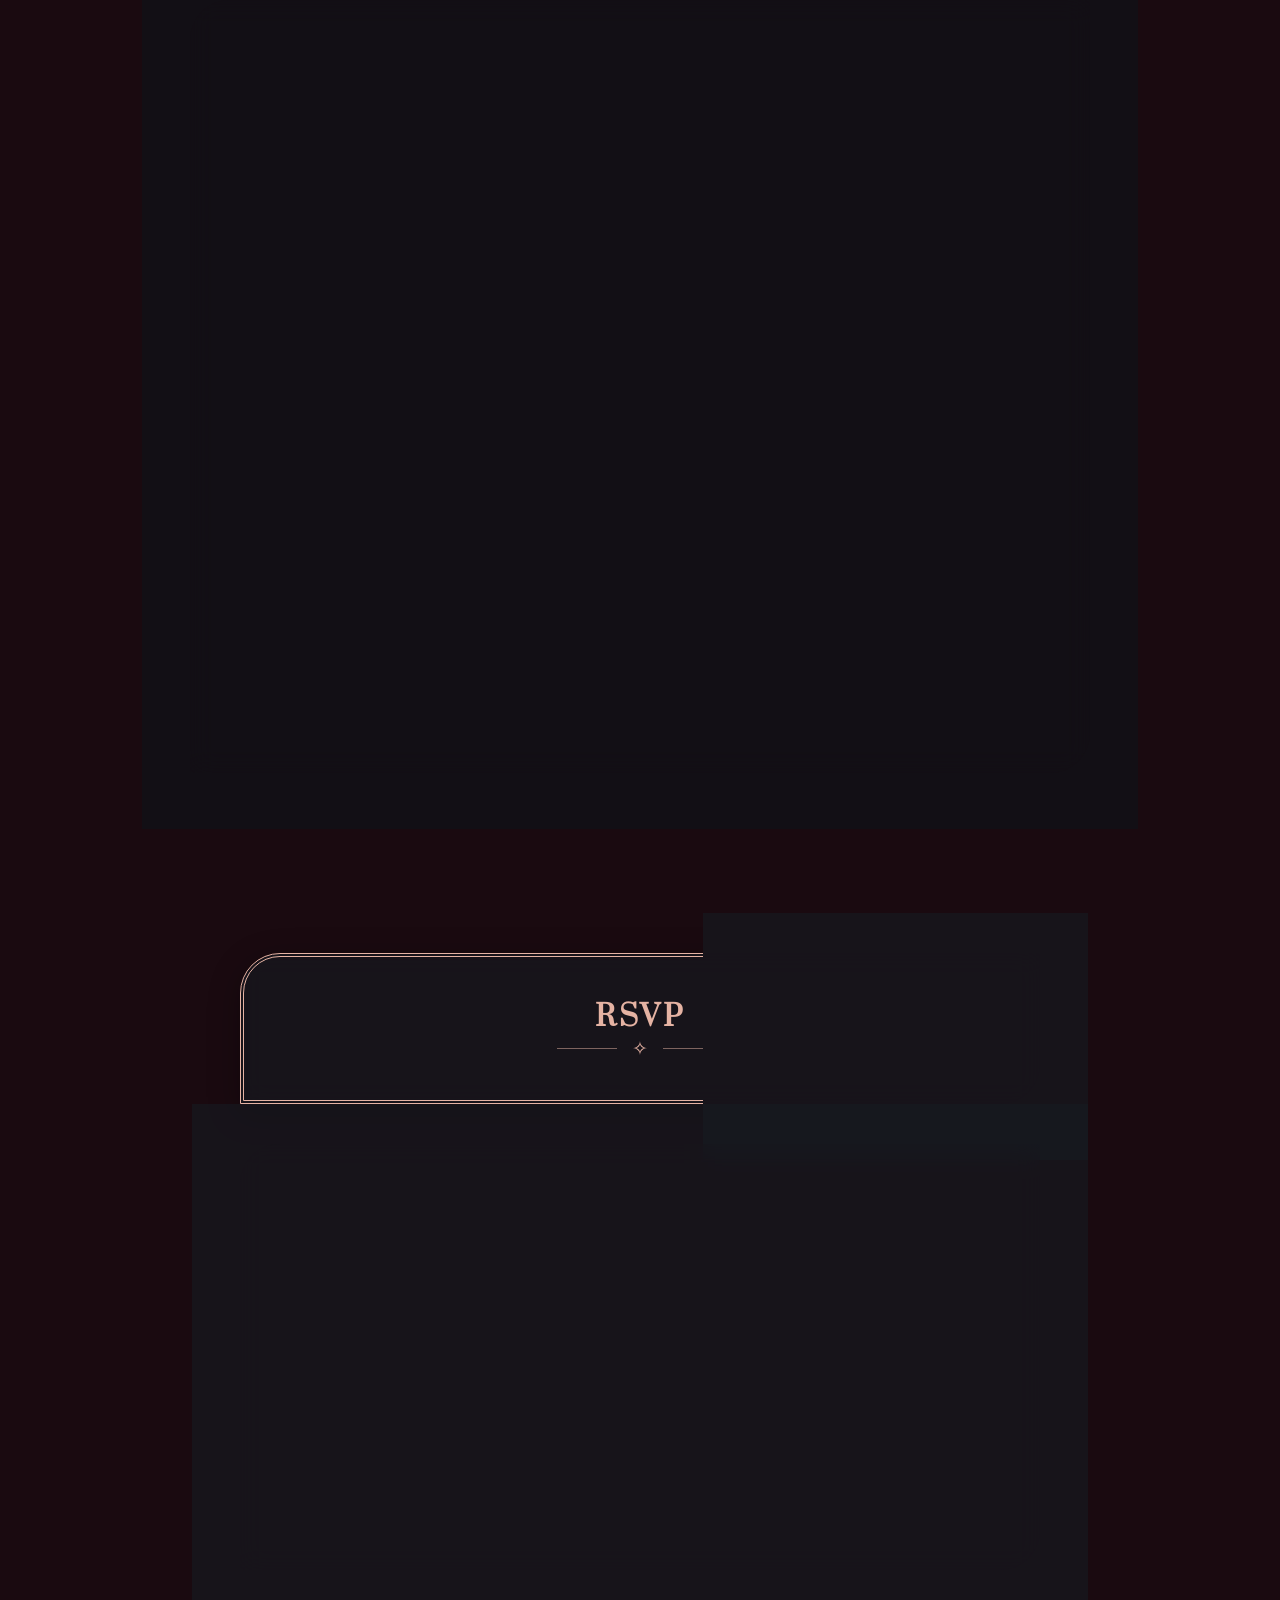
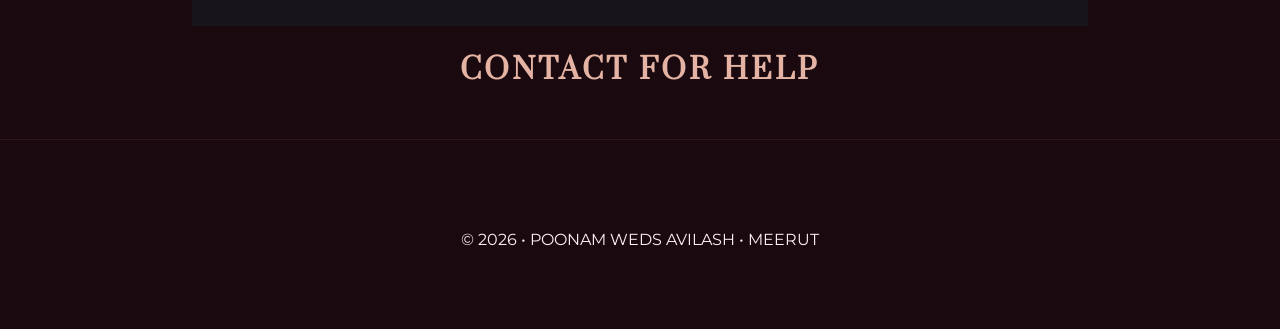
==== commit 242de893: "new fix" ====
--- a/index.html
+++ b/index.html
@@ -205,7 +205,7 @@
 
         <!-- Contact Grid -->
         <section class="contact-section container">
-            <h2 class="cinzel-title" style="text-align: center; margin-bottom: 40px;">CONTACT FOR HELP</h2>
+            <h2 class="cinzel-title" style="text-align: center; margin-bottom: 0px;">CONTACT FOR HELP</h2>
             <div class="contact-grid-modern" id="contacts-container"></div>
         </section>
 
--- a/style.css
+++ b/style.css
@@ -88,7 +88,7 @@
 .sparkle-dot { position: fixed; width: 5px; height: 5px; background: var(--gold-bright); border-radius: 50%; pointer-events: none; z-index: 10002; box-shadow: 0 0 10px var(--gold); }
 
 /* --- Hero --- */
-.hero { min-height: 100vh; display: flex; flex-direction: column; align-items: center; justify-content: center; text-align: center; padding: 100px 20px; position: relative; }
+.hero { min-height: 100vh; display: flex; flex-direction: column; align-items: center; justify-content: center; text-align: center; padding: 0px 20px; position: relative; }
 .shloka-box { margin-bottom: 10px; font-family: 'Prata', serif; color: var(--gold); display: flex; flex-direction: column; align-items: center; }
 .ganesha-icon { width: 80px; height: 80px; margin-bottom: 15px; filter: drop-shadow(0 0 10px rgba(197, 160, 89, 0.5)); animation: floatGanesha 4s infinite ease-in-out; }
 @keyframes floatGanesha { 0%, 100% { transform: translateY(0); } 50% { transform: translateY(-10px); } }
@@ -105,7 +105,7 @@
     font-family: 'Prata', serif; 
     font-size: 2rem; 
     color: var(--text);
-    opacity: 0.8;
+    opacity: 1;
 }
 .portrait-frame { max-width: 650px; padding: 15px; background: var(--card-bg); border: 6px double var(--gold); border-radius: 60px 0 60px 0; position: relative; margin: 0 auto 40px; }
 .hero-image { width: 100%; height: 450px; object-fit: cover; border-radius: 50px 0 50px 0; display: block; }
@@ -121,7 +121,7 @@
     max-width: 800px; 
     margin: 0 auto; 
     overflow: hidden; 
-    border-radius: 60px 0 60px 0; 
+    border-radius: 40px 0 40px 0; 
     border: 6px double var(--gold); 
     box-shadow: 0 20px 40px rgba(0,0,0,0.4);
     cursor: pointer;
@@ -155,17 +155,17 @@
 .door-right { right: 0; border-left: 2px solid var(--gold); }
 .door-shutter span { font-family: 'Prata', serif; color: var(--gold); font-size: 2rem; font-weight: 900; letter-spacing: 5px; text-shadow: 0 0 10px rgba(197, 160, 89, 0.5); }
 
-.std-simple-section { padding: 80px 20px; text-align: center; }
+.std-simple-section { padding: 40px 20px; text-align: center; }
 .std-simple-box { 
     width: 100%; 
-    padding: 60px 40px; 
+    padding: 40px 40px; 
     background: var(--card-bg); 
     border: none; /* Removed internal border as container now has it */
     position: relative; 
     display: flex; 
     flex-direction: column; 
     align-items: center; 
-    gap: 20px; 
+    gap: 11px; 
 }
 .std-ornament { color: var(--gold); font-size: 1.2rem; letter-spacing: 10px; opacity: 0.6; }
 .std-content-flex { display: flex; align-items: center; justify-content: center; gap: 50px; flex-wrap: wrap; width: 100%; }
@@ -244,7 +244,7 @@
     border-radius: 50px 0 50px 0;
 }
 .event-card-pro:hover { transform: translateY(-10px); border-color: var(--gold-bright); opacity: 1; box-shadow: 0 10px 30px rgba(197, 160, 89, 0.2); }
-.event-icon-img { width: 80px; height: 80px; object-fit: contain; margin-bottom: 15px; filter: drop-shadow(0 0 10px rgba(197, 160, 89, 0.3)); }
+.event-icon-img { width: 100px; height: 100px; object-fit: contain; margin-bottom: 0px; filter: drop-shadow(0 0 10px rgba(197, 160, 89, 0.3)); }
 
 /* --- Venue Showcase Redesigned --- */
 .venue-section-new { padding: 100px 0; }
@@ -272,17 +272,17 @@
 }
 .venue-card-ultimate:hover .venue-main-img { transform: scale(1.1); }
 
-.venue-inner-content { padding: 60px 40px; text-align: center; position: relative; }
-.venue-icon-img { width: 80px; height: 80px; object-fit: contain; margin-bottom: 20px; filter: drop-shadow(0 0 10px rgba(197, 160, 89, 0.4)); }
-
-.cinzel-title { font-family: 'Prata', serif; color: var(--gold); font-size: 2.5rem; margin-bottom: 15px; letter-spacing: 5px; }
-.venue-line { position: relative; display: flex; align-items: center; justify-content: center; margin-bottom: 25px; }
+.venue-inner-content { padding: 10px 10px; text-align: center; position: relative; }
+.venue-icon-img { width: 100px; height: 100px; object-fit: contain; margin-bottom: 20px; filter: drop-shadow(0 0 10px rgba(197, 160, 89, 0.4)); }
+
+.cinzel-title { font-family: 'Prata', serif; color: var(--gold); font-size: 1.8rem; margin-bottom: 0px; letter-spacing: 3px; }
+.venue-line { position: relative; display: flex; align-items: center; justify-content: center; margin-bottom: 0px; }
 .venue-line::before, .venue-line::after { content: ''; height: 1px; width: 60px; background: var(--gold); opacity: 0.5; }
 .venue-line span { margin: 0 15px; color: var(--gold); font-size: 1.2rem; }
 
-.venue-address-text { font-size: 1.1rem; line-height: 1.8; margin-bottom: 35px; color: var(--text); opacity: 0.9; font-weight: 300; }
-
-.map-btn-ultimate { display: inline-flex; align-items: center; justify-content: center; padding: 18px 45px; background: linear-gradient(135deg, var(--gold) 0%, #8b6e37 100%); color: #000; text-decoration: none; font-family: 'Prata', serif; font-weight: 900; border-radius: 50px; letter-spacing: 2px; position: relative; overflow: hidden; transition: 0.4s; border: 1px solid var(--gold-bright); box-shadow: 0 10px 20px rgba(0,0,0,0.3); }
+.venue-address-text { font-size: 1.1rem; line-height: 1.8; margin-bottom: 10px; color: var(--text); opacity: 0.9; font-weight: 300; }
+
+.map-btn-ultimate { display: inline-flex; align-items: center; justify-content: center; padding: 12px 22px; background: linear-gradient(135deg, var(--gold) 0%, #8b6e37 100%); color: #000; text-decoration: none; font-family: 'Prata', serif; font-weight: 900; border-radius: 50px; letter-spacing: 2px; position: relative; overflow: hidden; transition: 0.4s; border: 1px solid var(--gold-bright); box-shadow: 0 10px 20px rgba(0,0,0,0.3); }
 .map-btn-ultimate:hover { transform: scale(1.05); box-shadow: 0 15px 30px rgba(197, 160, 89, 0.4); }
 .btn-glow { position: absolute; top: -50%; left: -50%; width: 200%; height: 200%; background: radial-gradient(circle, rgba(255,255,255,0.4) 0%, transparent 70%); transform: rotate(45deg); animation: btnGlow 3s infinite linear; pointer-events: none; }
 @keyframes btnGlow { 0% { transform: translate(-100%, -100%) rotate(45deg); } 100% { transform: translate(100%, 100%) rotate(45deg); } }
@@ -295,11 +295,11 @@
 /* --- RSVP Names Card --- */
 .rsvp-names-section { padding: 80px 0 40px; } /* Added bottom padding for spacing */
 .rsvp-names-card { 
-    width: 100%; 
+    width: 90%; 
     max-width: 800px; 
     margin: 0 auto; 
     text-align: center; 
-    padding: 60px 40px; 
+    padding: 40px 40px; 
     border: 6px double var(--gold); 
     border-radius: 60px 0 60px 0;
     position: relative; 
@@ -309,11 +309,11 @@
 /* --- RSVP Elegant Card Form --- */
 .rsvp-section-new { padding-bottom: 80px; } /* Added spacing below form */
 .rsvp-elegant-card { 
-    width: 100%; 
+    width: 95%; 
     max-width: 800px; 
     margin: 0 auto; 
     background: var(--card-bg); 
-    padding: 60px 40px; 
+    padding: 41px 40px; 
     border: 6px double var(--gold); 
     border-radius: 60px 0 60px 0;
     text-align: center;
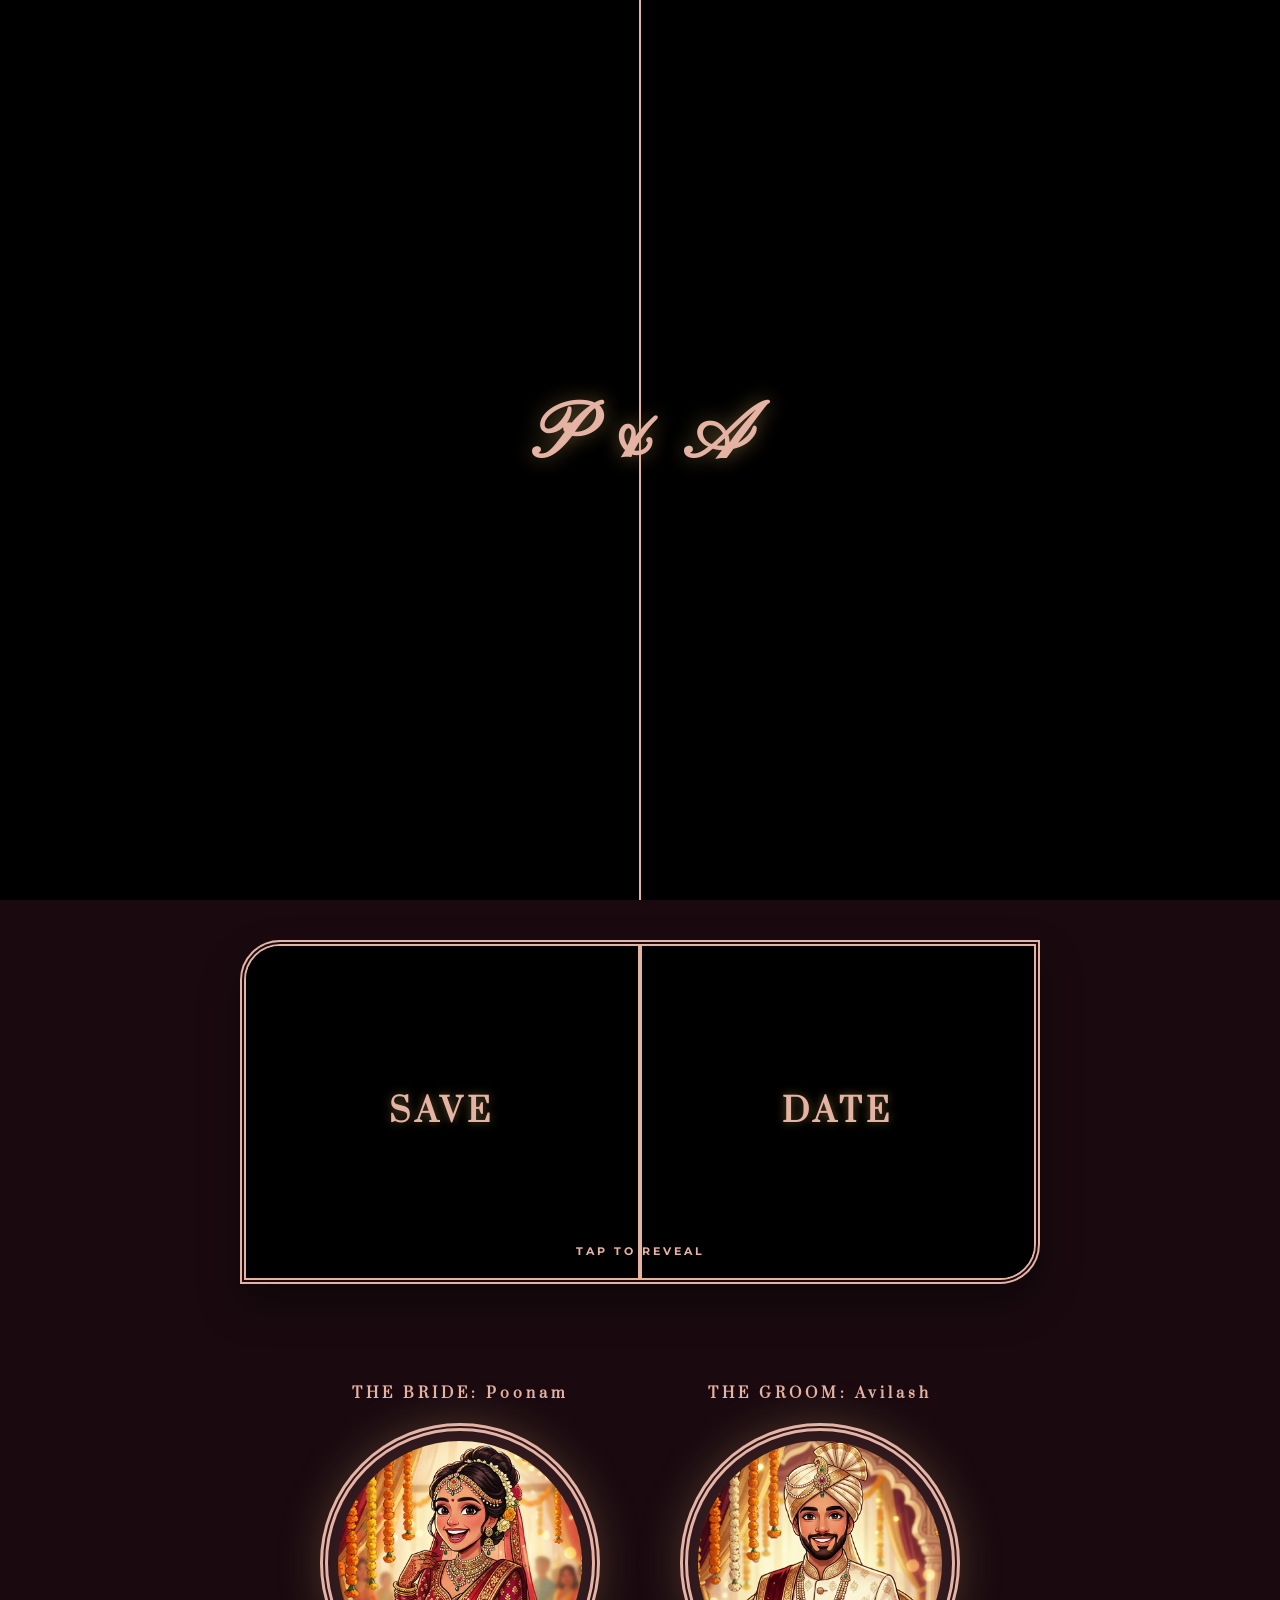
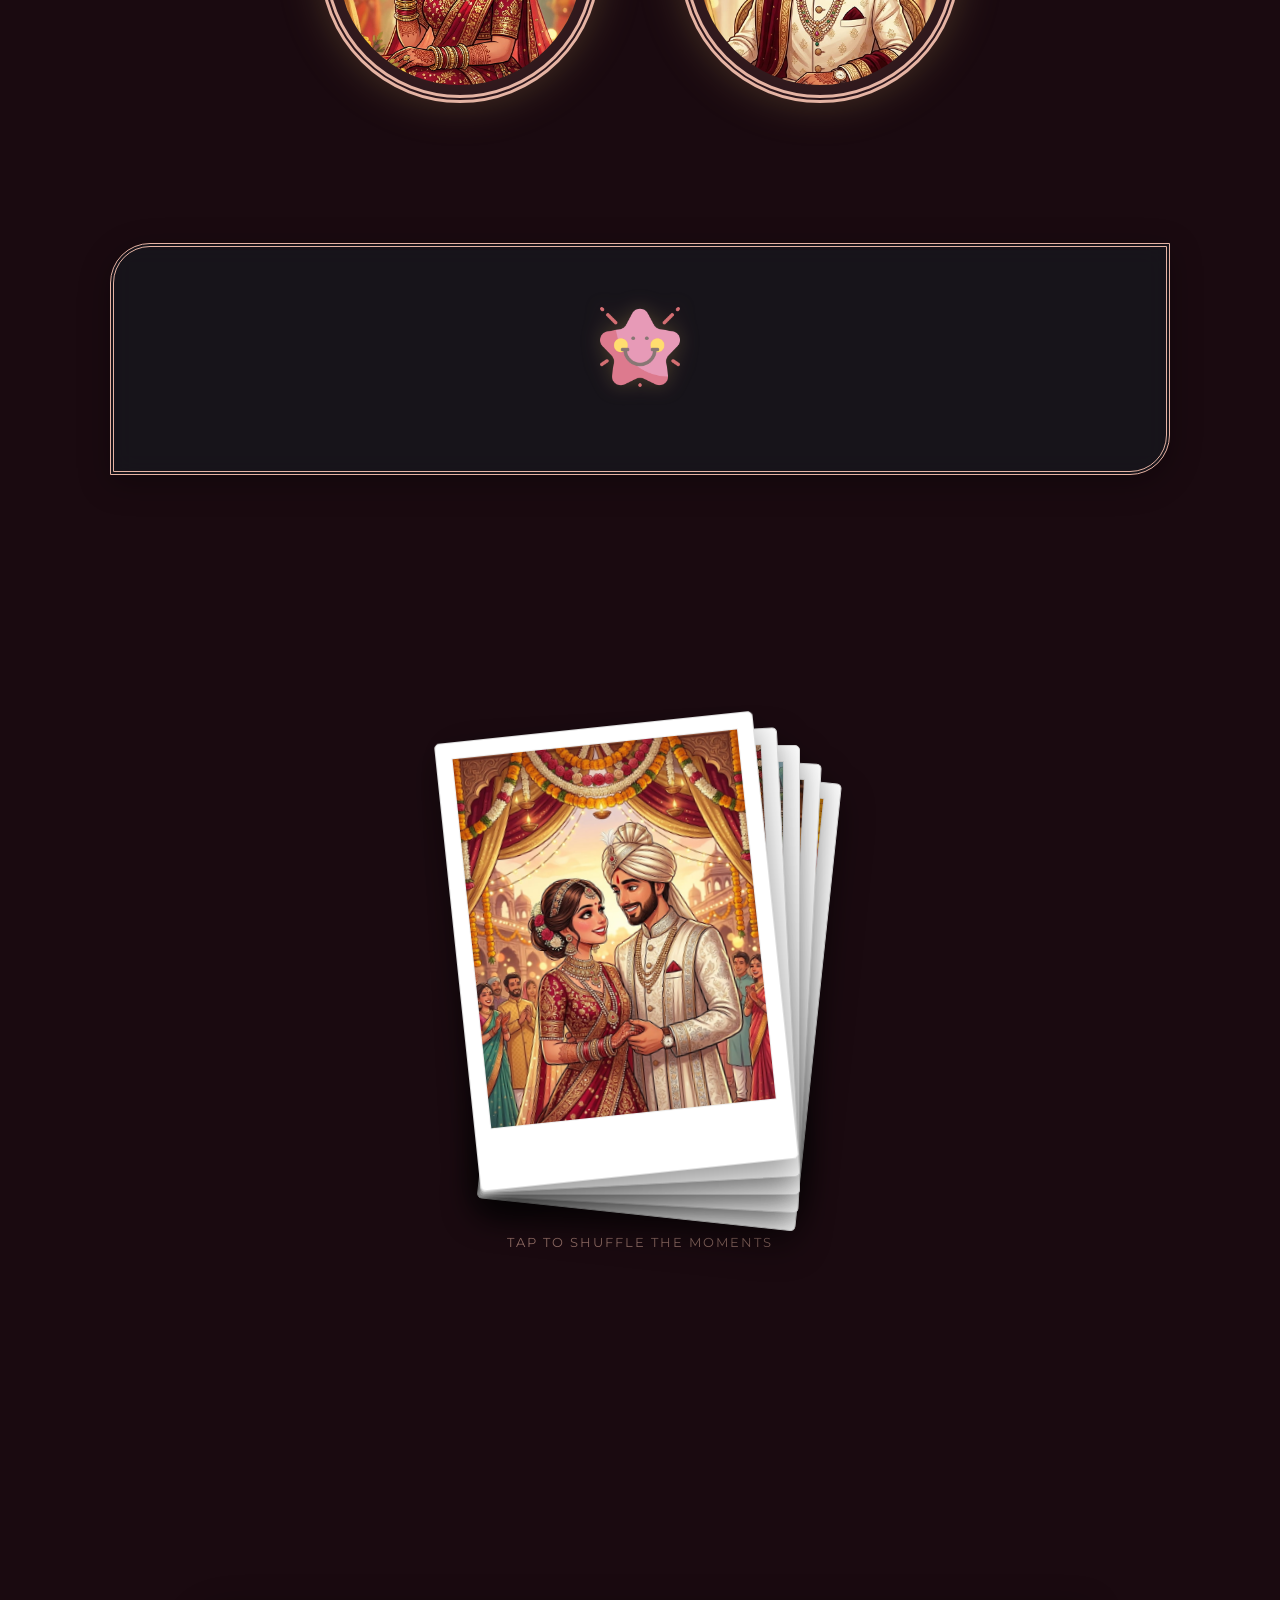
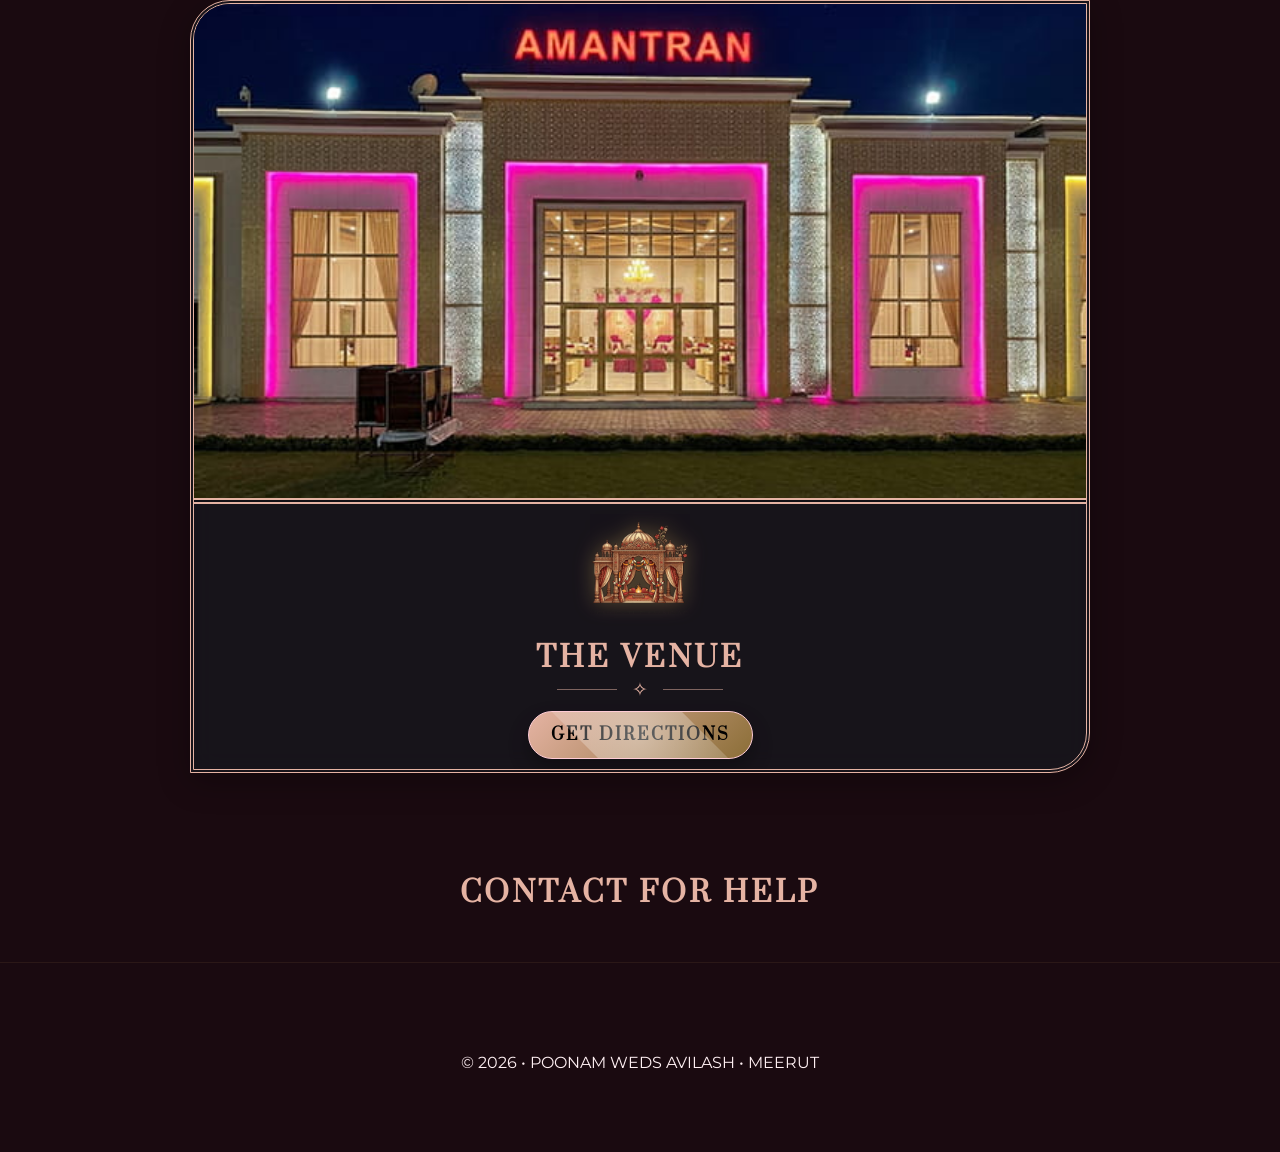
==== commit 14cc8349: "desing update" ====
--- a/index.html
+++ b/index.html
@@ -175,33 +175,7 @@
                 </div>
             </div>
         </section>
-
-        <!-- RSVP Names Card -->
-        <section class="rsvp-names-section container">
-            <div class="rsvp-names-card glass-card">
-                <h2 class="cinzel-title">RSVP</h2>
-                <div class="venue-line"><span>✧</span></div>
-                <p id="rsvp-names-list" class="rsvp-names-text"></p>
-            </div>
-        </section>
-
-        <!-- RSVP Elegant Card -->
-        <section class="rsvp-section-new container">
-            <div class="rsvp-elegant-card glass-card">
-                <p class="rsvp-subtext">We eagerly await your presence to bless our union.</p>
-                <form id="elegant-rsvp-form">
-                    <div class="form-row"><input type="text" placeholder="Name of Guest(s)" required class="elegant-input"></div>
-                    <div class="form-row">
-                        <select class="elegant-select" required>
-                            <option value="" disabled selected hidden>Will you attend?</option>
-                            <option value="yes">Joyfully Accept</option><option value="no">Regretfully Decline</option>
-                        </select>
-                    </div>
-                    <div class="form-row"><input type="number" placeholder="Number of Guests" min="1" max="10" class="elegant-input"></div>
-                    <button type="submit" class="elegant-submit">SEND BLESSINGS</button>
-                </form>
-            </div>
-        </section>
+        
 
         <!-- Contact Grid -->
         <section class="contact-section container">
